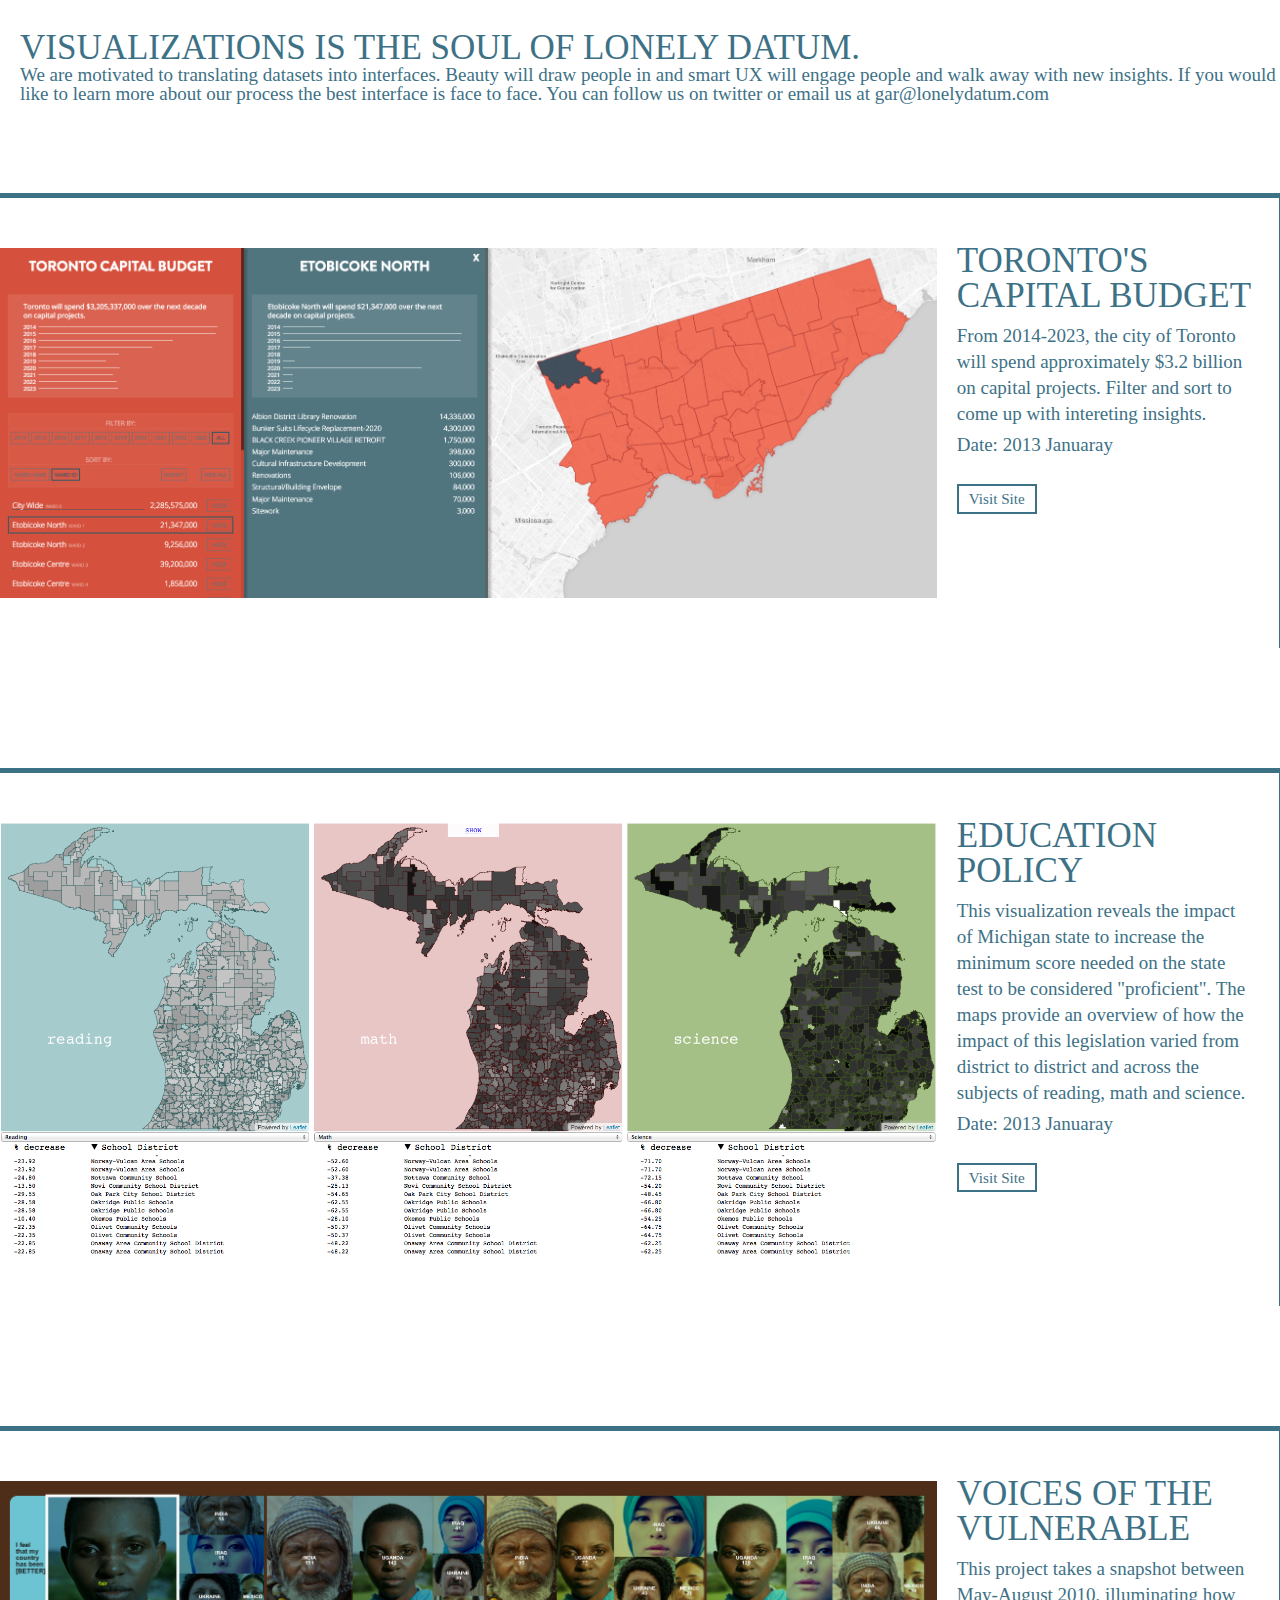
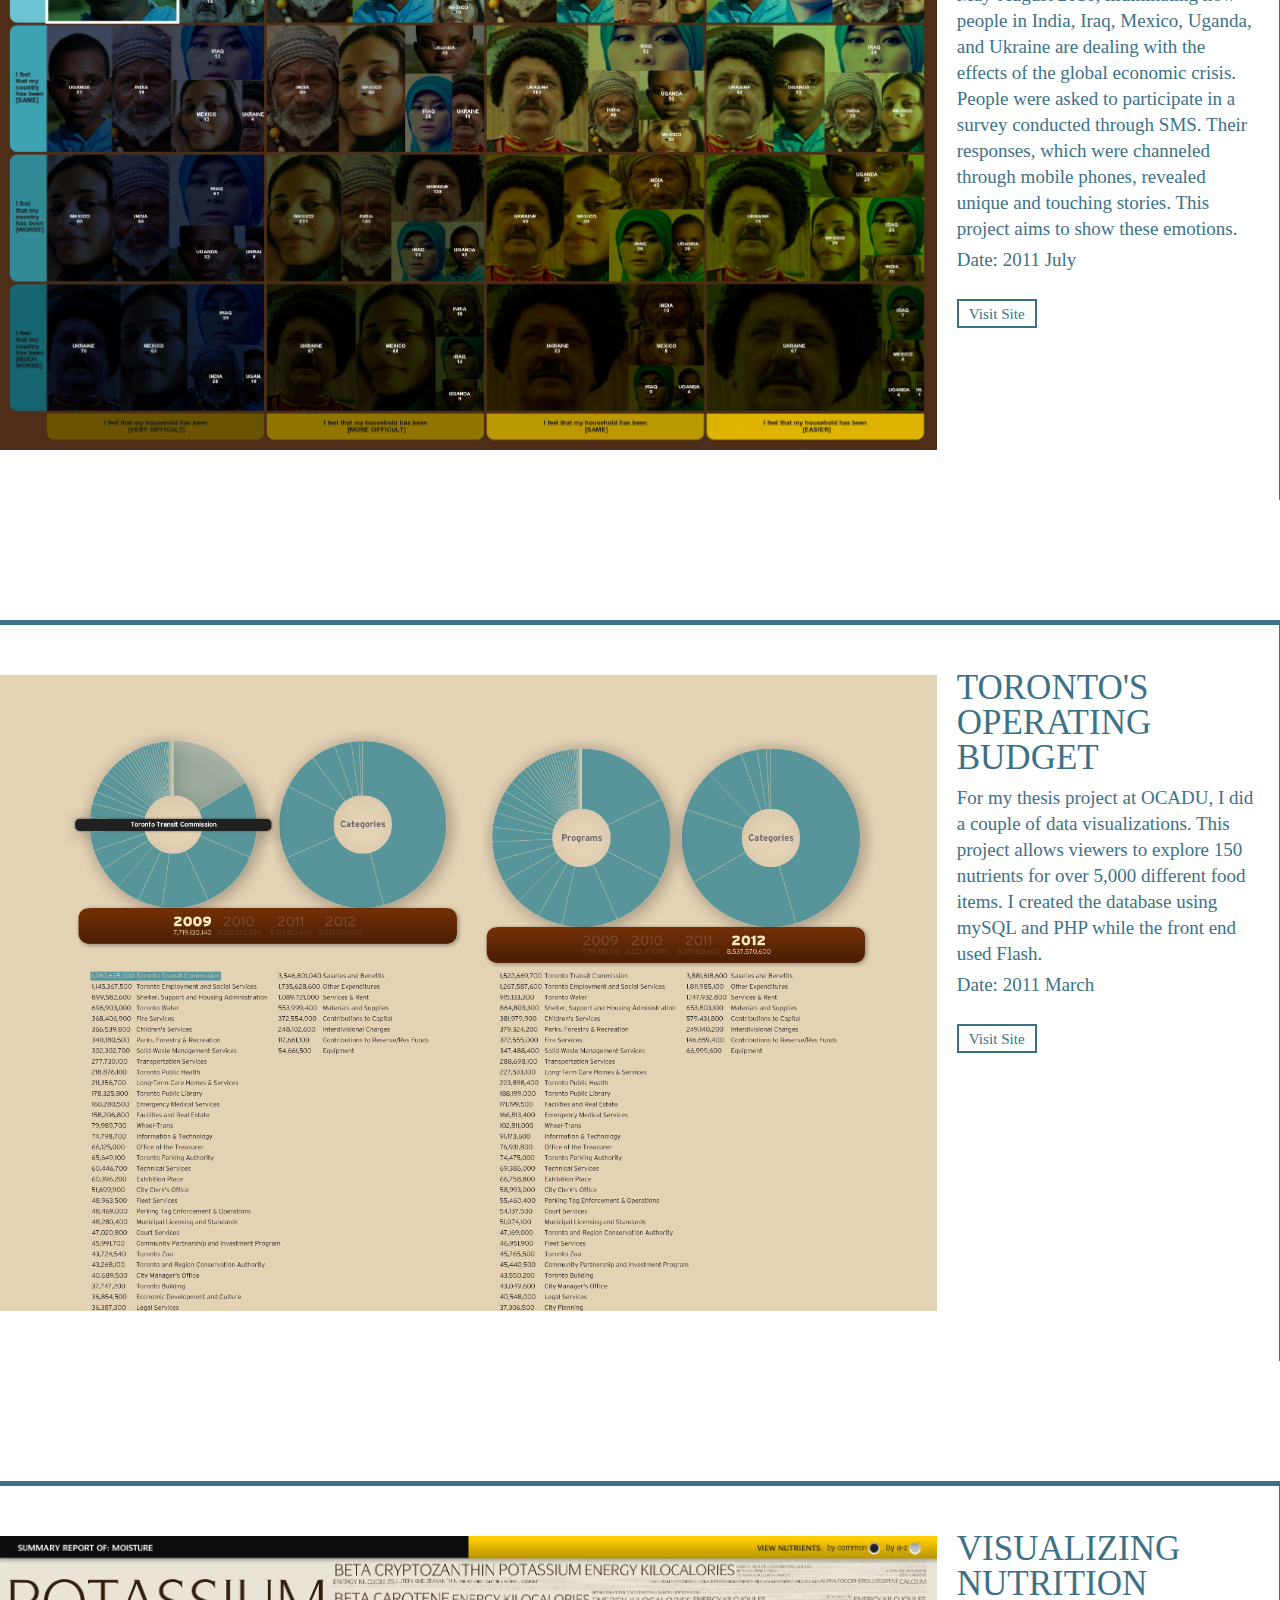
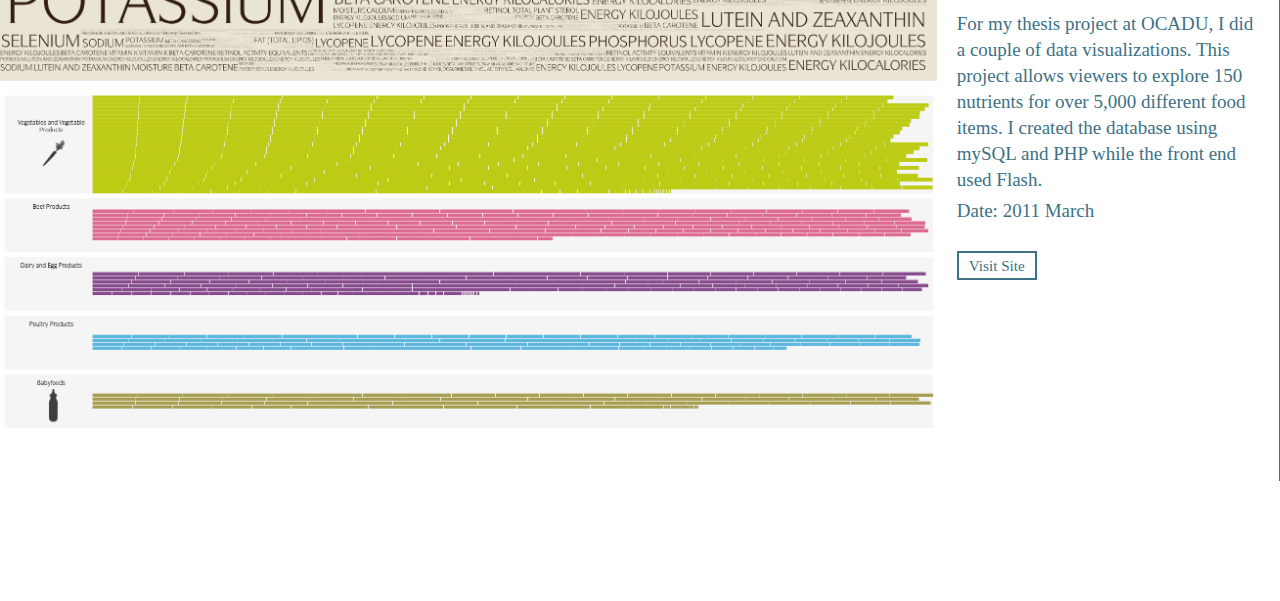
==== index.html @ d163f024 "first" ====
<!DOCTYPE html>
<html lang="en">
<head>
	<meta charset="UTF-8">
	<title>Lonely Datum</title>
	<link rel="stylesheet" href="styles/reset.css">
	<script type="text/javascript" src="http://fast.fonts.net/jsapi/bb290d41-07e2-4e56-99b3-3d74210ce2ca.js"></script>
	<link rel="stylesheet" href="styles/main.css">

</head>
<body>
	<div id="about">
		<div class="title">			
			Visualizations is the soul of Lonely Datum. 
		</div>
		<div class="description">			
			We are motivated to translating datasets into interfaces. Beauty will draw people in and smart UX will engage people and walk away with new insights.

			If you would like to learn more about our process the best interface is face to face. You can follow us on twitter or email us at gar@lonelydatum.com
		</div>

	</div>
	<div class="projects">
		
		<div class="projectItem">			
			<div class="hero">
				<img  src="../images/projects/capital-budget.png">
			</div>
			
			<div class="content">
				<div class="title">TORONTO'S Capital Budget</div>
				<div class="description">From 2014-2023, the city of Toronto will spend approximately $3.2 billion on capital projects. Filter and sort to come up with intereting insights.</div>
				<div class="date">Date: 2013 Januaray</div>				
				<div class="info">
					
					<a class="visit" href="http://capital-budget.lonelydatum.com" target="_blank">Visit Site</a>
					<!-- <div class="links">
						<a class="link" href="http://infosthetics.com/archives/2013/01/the_impact_of_michigans_educational_policy_on_proficiency_levels.html">Featured on infosthetics.</a>
					</div> -->
				</div>				
			</div>
		</div>


		<div class="projectItem">			
			<div class="hero">
				<img  src="../images/projects/cut-scores.png">
			</div>
			
			<div class="content">
				<div class="title">EDUCATION POLICY</div>
				<div class="description">This visualization reveals the impact of Michigan state to increase the minimum score needed on the state test to be considered "proficient". The maps provide an overview of how the impact of this legislation varied from district to district and across the subjects of reading, math and science.</div>
				<div class="date">Date: 2013 Januaray</div>				
				<div class="info">
					
					<a class="visit" href="http://lonelydatum.com/visualize/cut-scores" target="_blank">Visit Site</a>	
				</div>				
			</div>
		</div>


		<div class="projectItem">			
			<div class="hero">
				<img  src="../images/projects/vvv.jpg">
			</div>
			
			<div class="content">
				<div class="title">VOICES OF THE VULNERABLE</div>
				<div class="description">This project takes a snapshot between May-August 2010, illuminating how people in India, Iraq, Mexico, Uganda, and Ukraine are dealing with the effects of the global economic crisis. People were asked to participate in a survey conducted through SMS. Their responses, which were channeled through mobile phones, revealed unique and touching stories. This project aims to show these emotions.</div>
				<div class="date">Date: 2011 July</div>				
				<div class="info">
					
					<a class="visit" href="http://voices-of-the-vulnerable.lonelydatum.com" target="_blank">Visit Site</a>					
				</div>				
			</div>
		</div>

		<div class="projectItem">			
			<div class="hero">
				<img  src="../images/projects/budget.png">
			</div>
			
			<div class="content">
				<div class="title">TORONTO'S OPERATING BUDGET</div>
				<div class="description">For my thesis project at OCADU, I did a couple of data visualizations. This project allows viewers to explore 150 nutrients for over 5,000 different food items. I created the database using mySQL and PHP while the front end used Flash.</div>
				<div class="date">Date: 2011 March</div>				
				<div class="info">
					
					<a class="visit" href="http://budget.lonelydatum.com" target="_blank">Visit Site</a>
					
				</div>				
			</div>
		</div>

		<div class="projectItem">			
			<div class="hero">
				<img  src="../images/projects/food.png">
			</div>
			
			<div class="content">
				<div class="title">VISUALIZING NUTRITION</div>
				<div class="description">For my thesis project at OCADU, I did a couple of data visualizations. This project allows viewers to explore 150 nutrients for over 5,000 different food items. I created the database using mySQL and PHP while the front end used Flash.</div>
				<div class="date">Date: 2011 March</div>				
				<div class="info">
					
					<a class="visit" href="http://nutrition.lonelydatum.com" target="_blank">Visit Site</a>
					
				</div>				
			</div>
		</div>

	</div>
	
</body>

</html>
---- styles/main.css ----
body{
	font-family: 'Pathway Gothic One',sans-serif;
	color: #3d7186;
	font-family: 'Venus W01 Mager';
    font-size: 19px;
    
}

#about{
	/*font-family: 'Venus W01 Kursiv Mager';*/
	/*font-size: 40px;*/
	margin-top: 30px;
	margin-bottom: 90px;
	padding-left: 20px;
	min-width: 300px;
    max-width: 1400px;
}

.projects{
	min-width: 300px;
    max-width: 1400px;
}


.projectItem {
	display: flex;

	border-width: 5px 1px 0 0;
    border-color: #3D7186;
    border-style: solid;
    background-color: #fff;
    margin: 0 0 120px;
    
    padding: 50px 0 50px

}


.projectItem .hero{
	flex:3;
  	min-width:0;
}

.projectItem .hero img{
	width:auto;
	height:auto;
	max-width:100%;
	max-height:100%;
	display: block;
}




.projectItem .content{
	flex:1;
	
	
    padding: 0 10px 0 20px;
    margin-top: -5px;
    display: flex;
    flex-direction: column;    
}





.title {
    font-family: 'Venus W01 Kursiv Mager';
    text-transform: uppercase;
    font-size: 35px;
}

.projectItem .content .description {
    line-height: 26px;
    padding: 10px 15px 8px 0
}

.projectItem .content .info {
	margin-top: 2em;
    font-size: 80%;
    /*align-self: flex-end;*/
    /*padding-left: 10px*/
}

.projectItem .content .visit{
	padding: 5px 10px;
	border:2px solid #3d7186;
	display: inline-block;
	text-decoration: none;
	color: #3d7186;
	transition: .3s;
}

.projectItem .content .visit:hover{
	background-color: #3d7186;
	color: white;
}
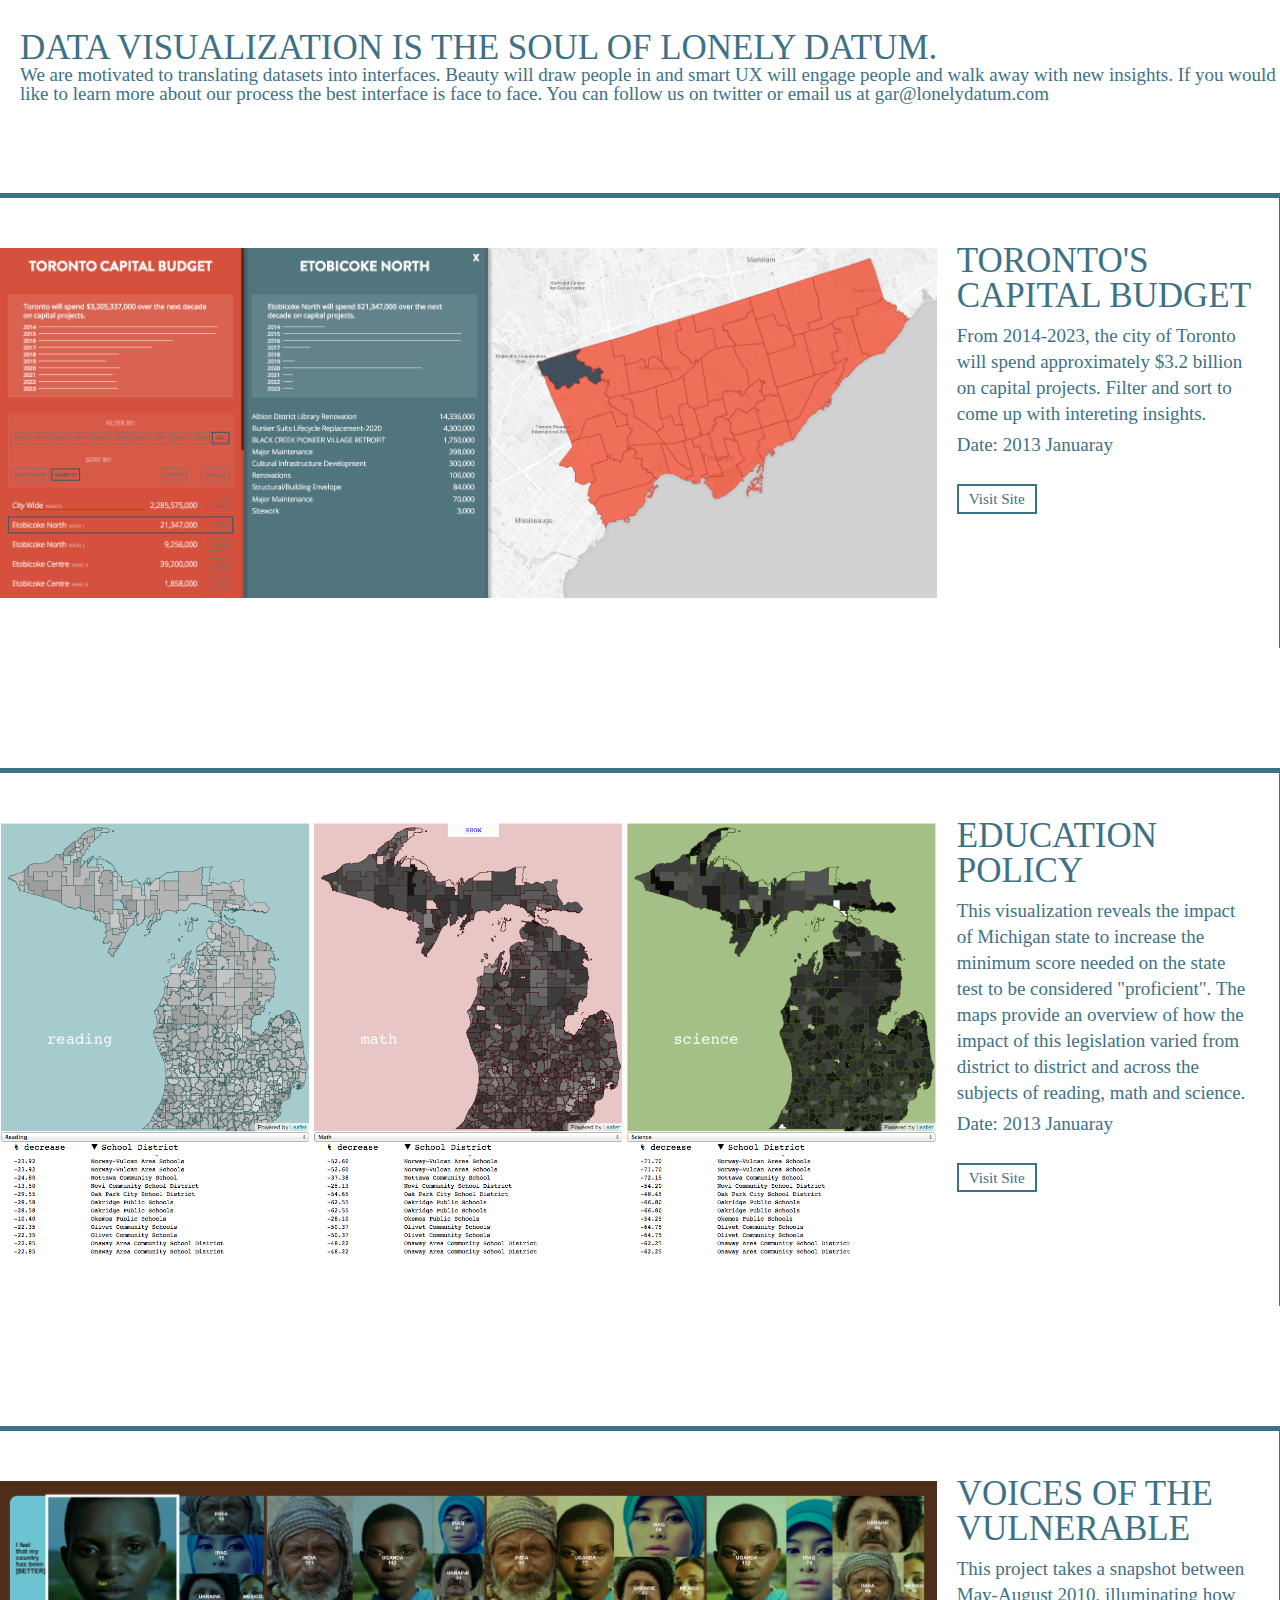
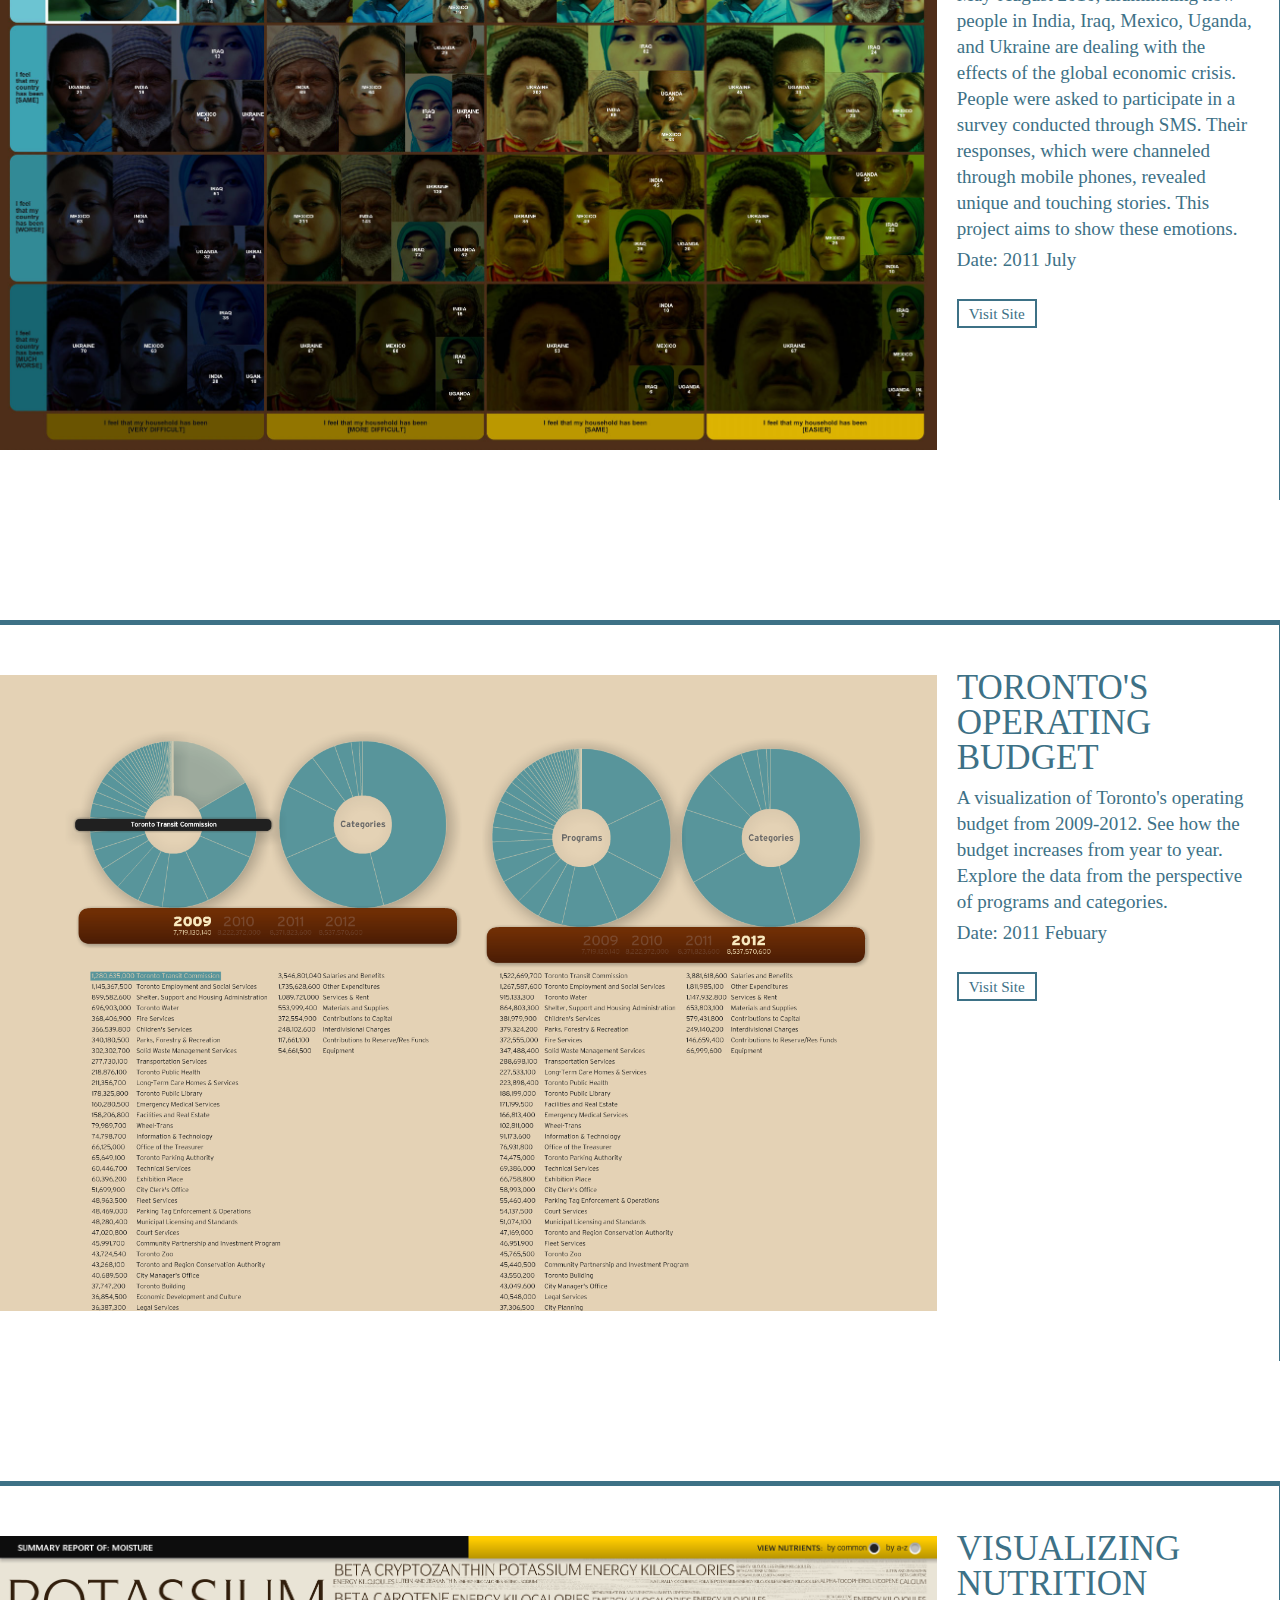
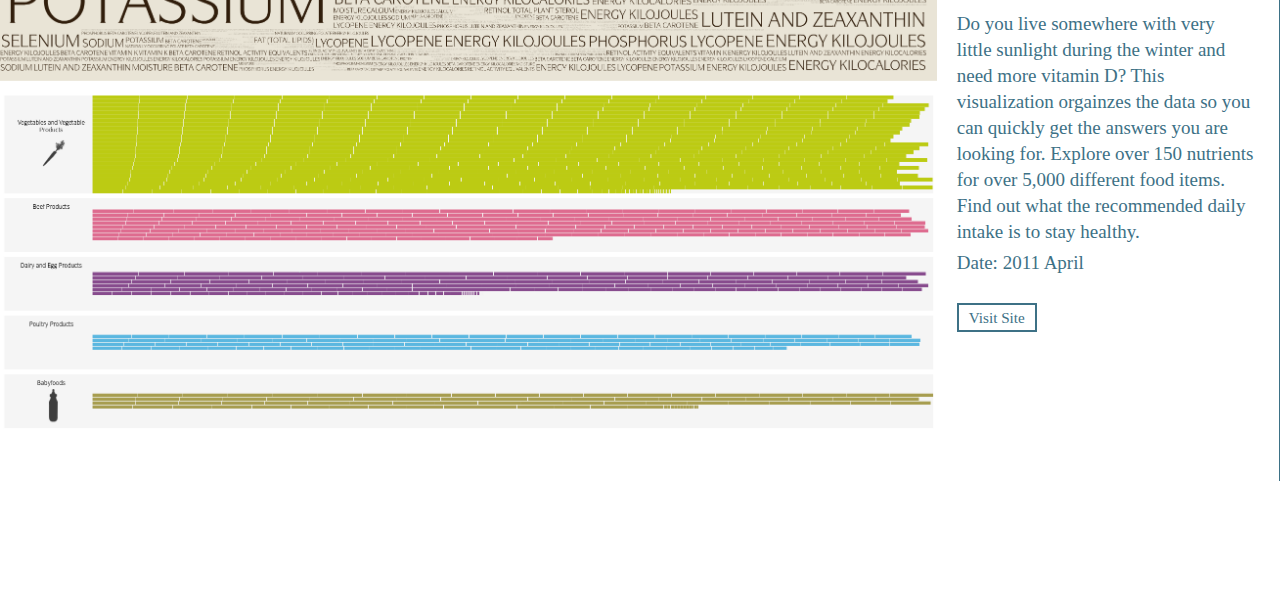
==== commit cbbb5fa8: "copy changes" ====
--- a/index.html
+++ b/index.html
@@ -11,7 +11,7 @@
 <body>
 	<div id="about">
 		<div class="title">			
-			Visualizations is the soul of Lonely Datum. 
+			Data Visualization is the soul of Lonely Datum. 
 		</div>
 		<div class="description">			
 			We are motivated to translating datasets into interfaces. Beauty will draw people in and smart UX will engage people and walk away with new insights.
@@ -31,12 +31,8 @@
 				<div class="title">TORONTO'S Capital Budget</div>
 				<div class="description">From 2014-2023, the city of Toronto will spend approximately $3.2 billion on capital projects. Filter and sort to come up with intereting insights.</div>
 				<div class="date">Date: 2013 Januaray</div>				
-				<div class="info">
-					
-					<a class="visit" href="http://capital-budget.lonelydatum.com" target="_blank">Visit Site</a>
-					<!-- <div class="links">
-						<a class="link" href="http://infosthetics.com/archives/2013/01/the_impact_of_michigans_educational_policy_on_proficiency_levels.html">Featured on infosthetics.</a>
-					</div> -->
+				<div class="info">					
+					<a class="visit" href="http://capital-budget.lonelydatum.com" target="_blank">Visit Site</a>					
 				</div>				
 			</div>
 		</div>
@@ -82,12 +78,12 @@
 			
 			<div class="content">
 				<div class="title">TORONTO'S OPERATING BUDGET</div>
-				<div class="description">For my thesis project at OCADU, I did a couple of data visualizations. This project allows viewers to explore 150 nutrients for over 5,000 different food items. I created the database using mySQL and PHP while the front end used Flash.</div>
-				<div class="date">Date: 2011 March</div>				
-				<div class="info">
-					
-					<a class="visit" href="http://budget.lonelydatum.com" target="_blank">Visit Site</a>
-					
+				<div class="description">
+					A visualization of Toronto's operating budget from 2009-2012. See how the budget increases from year to year. Explore the data from the perspective of programs and categories. 
+				</div>
+				<div class="date">Date: 2011 Febuary</div>				
+				<div class="info">					
+					<a class="visit" href="http://operating-budget.lonelydatum.com" target="_blank">Visit Site</a>					
 				</div>				
 			</div>
 		</div>
@@ -99,8 +95,8 @@
 			
 			<div class="content">
 				<div class="title">VISUALIZING NUTRITION</div>
-				<div class="description">For my thesis project at OCADU, I did a couple of data visualizations. This project allows viewers to explore 150 nutrients for over 5,000 different food items. I created the database using mySQL and PHP while the front end used Flash.</div>
-				<div class="date">Date: 2011 March</div>				
+				<div class="description">Do you live somewhere with very little sunlight during the winter and need more vitamin D? This visualization orgainzes the data so you can quickly get the answers you are looking for. Explore over 150 nutrients for over 5,000 different food items. Find out what the recommended daily intake is to stay healthy.</div>
+				<div class="date">Date: 2011 April</div>				
 				<div class="info">
 					
 					<a class="visit" href="http://nutrition.lonelydatum.com" target="_blank">Visit Site</a>
